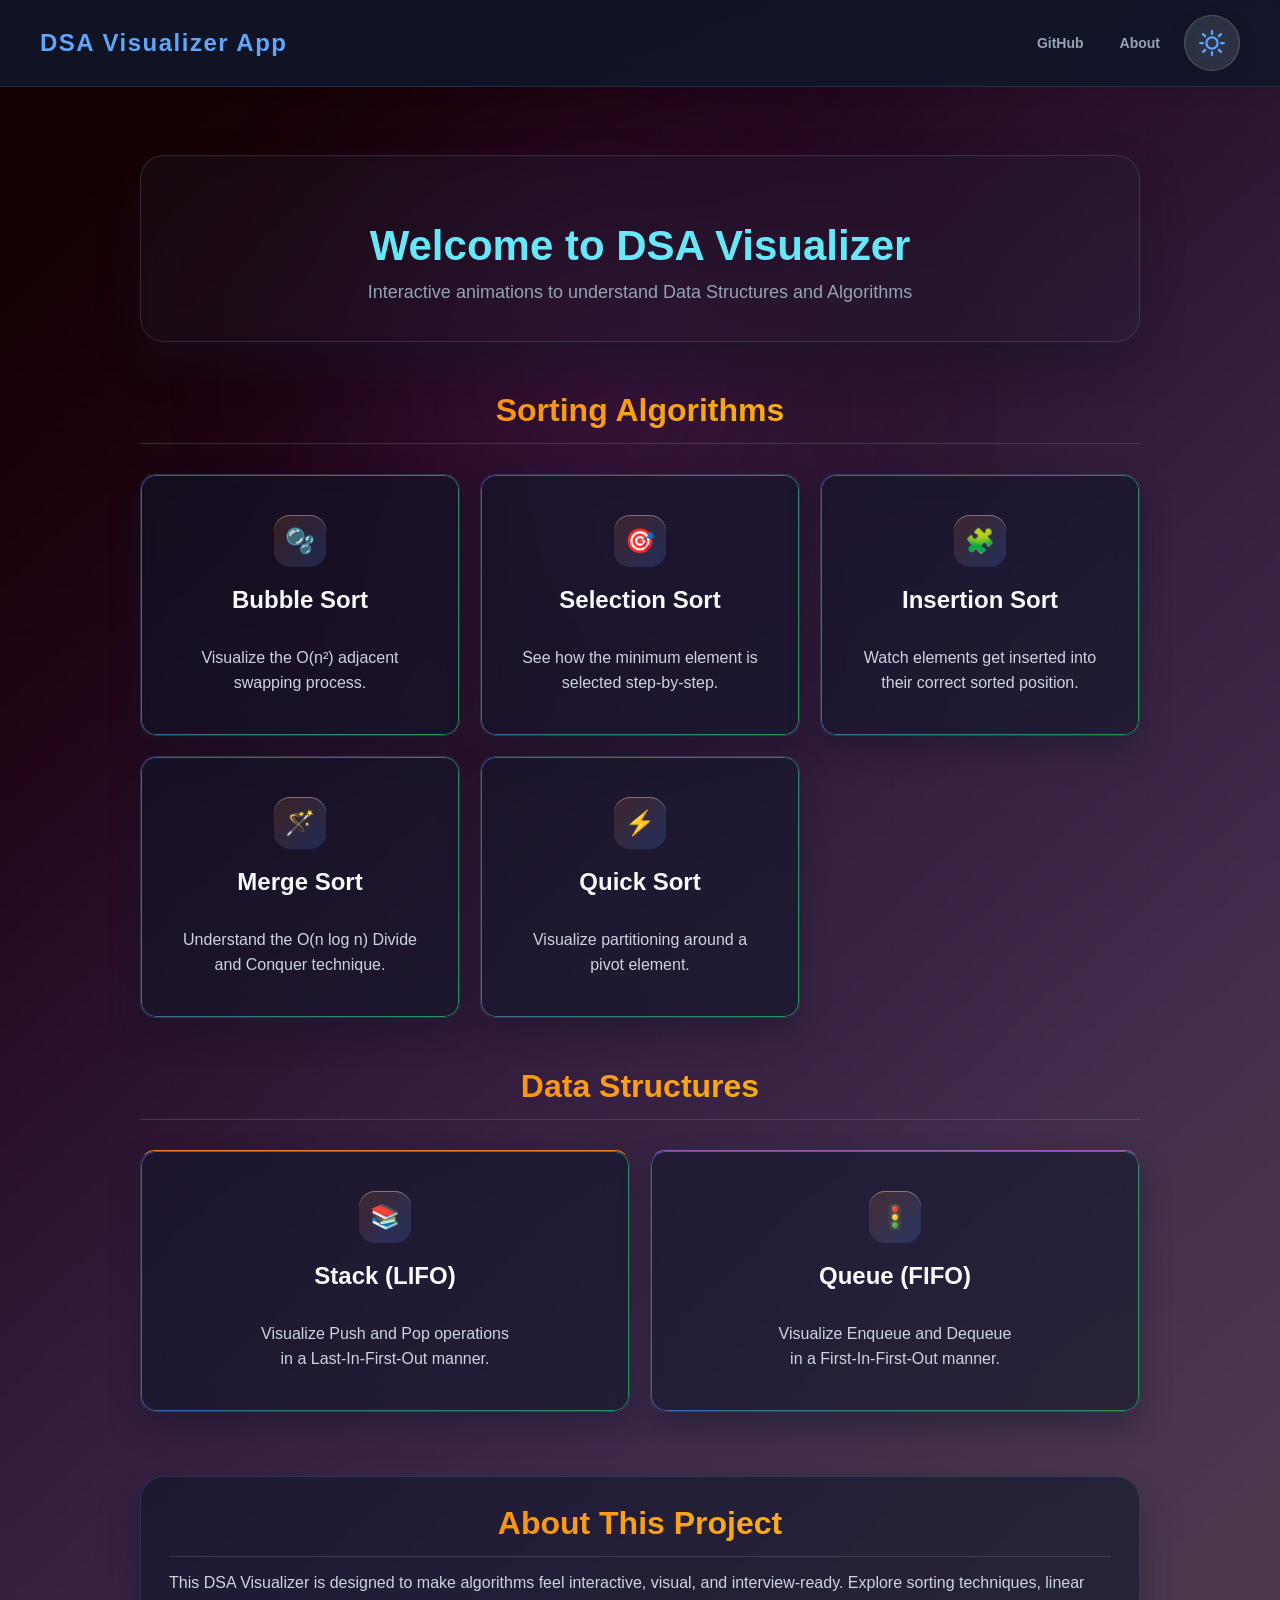
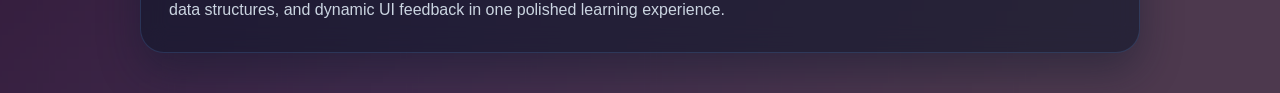
==== index.html @ c37e204c "initial commit" ====
<!DOCTYPE html>
<html lang="en">
<head>
    <meta charset="UTF-8">
    <meta name="viewport" content="width=device-width, initial-scale=1.0">
    <title>DSA Visualizer Master</title>
    
    <link rel="stylesheet" href="global-theme.css">
    <link rel="stylesheet" href="style.css">
    
</head>
<body class="dark-mode">
    <nav class="navbar">
        <a class="nav-brand" href="index.html">DSA Visualizer App</a>
        <div class="nav-actions">
            <a class="nav-link" href="https://github.com/" target="_blank" rel="noreferrer">GitHub</a>
            <a class="nav-link" href="#about">About</a>
            <button class="theme-toggle" id="theme-toggle" type="button">Light Mode</button>
        </div>
    </nav>

    <div class="container">
        <header class="hero">
            <h1>Welcome to DSA Visualizer</h1>
            <p>Interactive animations to understand Data Structures and Algorithms</p>
        </header>

        <h2 class="section-title">Sorting Algorithms</h2>
        <div class="grid">
            <a href="Bubble sort/Bubble_idx.html" class="card">
                <div class="icon-wrapper">
                    <div class="card-icon" aria-hidden="true">🫧</div>
                    <span class="tooltip">Open Bubble Sort Visualizer</span>
                </div>
                <h3>Bubble Sort</h3>
                <p>Visualize the O(n²) adjacent swapping process.</p>
            </a>
            <a href="Selection sort/selection.html" class="card">
                <div class="icon-wrapper">
                    <div class="card-icon" aria-hidden="true">🎯</div>
                    <span class="tooltip">Open Selection Sort Visualizer</span>
                </div>
                <h3>Selection Sort</h3>
                <p>See how the minimum element is selected step-by-step.</p>
            </a>
            <a href="insertion sort/insertion.html" class="card">
                <div class="icon-wrapper">
                    <div class="card-icon" aria-hidden="true">🧩</div>
                    <span class="tooltip">Open Insertion Sort Visualizer</span>
                </div>
                <h3>Insertion Sort</h3>
                <p>Watch elements get inserted into their correct sorted position.</p>
            </a>
            <a href="merge sort/merge.html" class="card">
                <div class="icon-wrapper">
                    <div class="card-icon" aria-hidden="true">🪄</div>
                    <span class="tooltip">Open Merge Sort Visualizer</span>
                </div>
                <h3>Merge Sort</h3>
                <p>Understand the O(n log n) Divide and Conquer technique.</p>
            </a>
            <a href="Quick sort/quick.html" class="card">
                <div class="icon-wrapper">
                    <div class="card-icon" aria-hidden="true">⚡</div>
                    <span class="tooltip">Open Quick Sort Visualizer</span>
                </div>
                <h3>Quick Sort</h3>
                <p>Visualize partitioning around a pivot element.</p>
            </a>
        </div>

        <h2 class="section-title" style="margin-top: 50px;">Data Structures</h2>
        <div class="grid">
            <a href="Stack/stack.html" class="card" style="border-top-color: #e67e22;">
                <div class="icon-wrapper">
                    <div class="card-icon" aria-hidden="true">📚</div>
                    <span class="tooltip">Open Stack Visualizer</span>
                </div>
                <h3>Stack (LIFO)</h3>
                <p>Visualize Push and Pop operations in a Last-In-First-Out manner.</p>
            </a>
            <a href="Queue/queue.html" class="card" style="border-top-color: #9b59b6;">
                <div class="icon-wrapper">
                    <div class="card-icon" aria-hidden="true">🚦</div>
                    <span class="tooltip">Open Queue Visualizer</span>
                </div>
                <h3>Queue (FIFO)</h3>
                <p>Visualize Enqueue and Dequeue in a First-In-First-Out manner.</p>
            </a>
        </div>

        <section class="about-panel" id="about">
            <h2 class="section-title">About This Project</h2>
            <p>
                This DSA Visualizer is designed to make algorithms feel interactive, visual, and interview-ready.
                Explore sorting techniques, linear data structures, and dynamic UI feedback in one polished learning experience.
            </p>
        </section>
    </div>
    <script src="theme.js"></script>
</body>
</html>
---- global-theme.css ----
:root {
    --bg-color: linear-gradient(135deg, #e0e7ff, #f8fafc);
    --bg-image: url("./assets/light.png");
    --text-color: #1f2937;
    --muted-text: #52606d;
    --navbar-bg: rgba(255, 255, 255, 0.7);
    --navbar-shadow: rgba(15, 23, 42, 0.08);
    --navbar-border: rgba(37, 99, 235, 0.12);
    --logo-color: #1d4ed8;
    --hero-title: #0f766e;
    --hero-text: #52606d;
    --section-color: #f97316;
    --section-border: rgba(148, 163, 184, 0.45);
    --card-bg: rgba(255, 255, 255, 0.6);
    --card-text: #52606d;
    --card-heading: #102a43;
    --card-hover-bg: #f8fbff;
    --card-shadow: rgba(15, 23, 42, 0.12);
    --card-border: rgba(255, 255, 255, 0.3);
    --container-accent: rgba(255, 255, 255, 0.4);
    --panel-bg: rgba(255, 255, 255, 0.68);
    --panel-border: rgba(148, 163, 184, 0.35);
    --panel-shadow: rgba(15, 23, 42, 0.16);
    --input-bg: rgba(255, 255, 255, 0.92);
    --input-text: #0f172a;
    --input-border: rgba(148, 163, 184, 0.35);
    --button-bg: linear-gradient(135deg, #3b82f6, #6366f1);
    --button-hover: linear-gradient(135deg, #2563eb, #4f46e5);
    --button-disabled: #94a3b8;
    --axis-color: #475569;
    --bar-color: #2563eb;
    --stack-border: #475569;
    --stack-bg: rgba(255, 255, 255, 0.86);
    --stack-item-bg: #f97316;
    --queue-border: #475569;
    --queue-bg: rgba(255, 255, 255, 0.86);
    --queue-item-bg: #facc15;
    --queue-item-text: #111827;
    --toggle-border: rgba(37, 99, 235, 0.2);
    --toggle-shadow: rgba(37, 99, 235, 0.2);
}

body.dark-mode {
    --bg-color: linear-gradient(135deg, #0f172a, #1e293b);
    --bg-image: url("./assets/dark.png");
    --text-color: #e2e8f0;
    --muted-text: #94a3b8;
    --navbar-bg: rgba(15, 23, 42, 0.84);
    --navbar-shadow: rgba(2, 6, 23, 0.55);
    --navbar-border: rgba(96, 165, 250, 0.18);
    --logo-color: #60a5fa;
    --hero-title: #67e8f9;
    --hero-text: #94a3b8;
    --section-color: #f8fafc;
    --section-border: rgba(148, 163, 184, 0.24);
    --card-bg: rgba(15, 23, 42, 0.56);
    --card-text: #cbd5e1;
    --card-heading: #f8fafc;
    --card-hover-bg: rgba(30, 41, 59, 0.95);
    --card-shadow: rgba(15, 23, 42, 0.42);
    --card-border: rgba(255, 255, 255, 0.12);
    --container-accent: rgba(30, 41, 59, 0.24);
    --panel-bg: rgba(15, 23, 42, 0.6);
    --panel-border: rgba(96, 165, 250, 0.18);
    --panel-shadow: rgba(15, 23, 42, 0.42);
    --input-bg: rgba(15, 23, 42, 0.88);
    --input-text: #f8fafc;
    --input-border: rgba(96, 165, 250, 0.18);
    --button-bg: linear-gradient(135deg, #3b82f6, #6366f1);
    --button-hover: linear-gradient(135deg, #2563eb, #4338ca);
    --button-disabled: #475569;
    --axis-color: rgba(226, 232, 240, 0.92);
    --bar-color: #60a5fa;
    --stack-border: rgba(248, 250, 252, 0.92);
    --stack-bg: rgba(30, 41, 59, 0.9);
    --stack-item-bg: #f97316;
    --queue-border: rgba(248, 250, 252, 0.92);
    --queue-bg: rgba(30, 41, 59, 0.9);
    --queue-item-bg: #facc15;
    --queue-item-text: #111827;
    --toggle-border: rgba(255, 255, 255, 0.18);
    --toggle-shadow: rgba(15, 23, 42, 0.36);
}

html {
    scroll-behavior: smooth;
}

body {
    font-family: Arial, sans-serif;
    background-image: var(--bg-image), var(--bg-color);
    background-repeat: no-repeat, no-repeat;
    background-position: center, center;
    background-size: cover, cover;
    color: var(--text-color);
    min-height: 100vh;
    transition: background 0.3s ease, color 0.3s ease, opacity 0.35s ease;
    opacity: 0;
}

body.page-ready {
    opacity: 1;
}

body.dark-mode::before {
    content: "";
    position: fixed;
    width: 400px;
    height: 400px;
    background: radial-gradient(circle, rgba(168, 85, 247, 0.2), transparent);
    top: 20%;
    left: 30%;
    filter: blur(120px);
    pointer-events: none;
    z-index: -1;
}

.navbar {
    background: var(--navbar-bg);
    padding: 15px 40px;
    box-shadow: 0 4px 20px rgba(0, 0, 0, 0.05);
    border-bottom: 1px solid var(--navbar-border);
    backdrop-filter: blur(10px);
    -webkit-backdrop-filter: blur(10px);
    display: flex;
    align-items: center;
    justify-content: space-between;
    gap: 16px;
    flex-wrap: wrap;
    position: sticky;
    top: 0;
    z-index: 1000;
}

body:not(.dark-mode) .navbar {
    background: rgba(255, 255, 255, 0.9);
    backdrop-filter: blur(10px);
    -webkit-backdrop-filter: blur(10px);
}

.nav-brand,
.logo {
    font-size: 24px;
    font-weight: 700;
    color: var(--logo-color);
    letter-spacing: 1.5px;
    text-decoration: none;
    transition: color 0.3s ease, transform 0.3s ease;
}

.nav-brand:hover,
.logo:hover {
    color: #2563eb;
    transform: translateY(-1px);
}

.nav-actions {
    display: flex;
    align-items: center;
    gap: 12px;
}

.nav-link {
    color: var(--muted-text);
    text-decoration: none;
    font-weight: 600;
    font-size: 14px;
    padding: 8px 12px;
    border-radius: 999px;
    transition: color 0.25s ease, background-color 0.25s ease, transform 0.25s ease;
}

.nav-link:hover {
    color: var(--text-color);
    background: rgba(255, 255, 255, 0.12);
    transform: translateY(-1px);
}

.controls {
    display: flex;
    flex-wrap: wrap;
    align-items: center;
    justify-content: center;
    gap: 10px;
}

.action-row {
    width: 100%;
    display: flex;
    justify-content: center;
    gap: 10px;
    flex-wrap: wrap;
}

.slider-container {
    display: flex;
    align-items: center;
    gap: 8px;
    padding: 8px 12px;
    border-radius: 14px;
    background: rgba(255, 255, 255, 0.08);
    border: 1px solid var(--panel-border);
}

.slider-container label {
    font-weight: 700;
    font-size: 13px;
}

.status-line {
    margin: 14px 0 10px;
    color: var(--muted-text);
    font-weight: 600;
    font-size: 13px;
}

.meta-grid {
    display: grid;
    grid-template-columns: repeat(2, minmax(220px, 1fr));
    gap: 10px;
    margin-top: 12px;
    max-width: 560px;
    margin-left: auto;
    margin-right: auto;
}

.meta-card {
    padding: 10px 12px;
    border-radius: 14px;
    background: rgba(255, 255, 255, 0.08);
    border: 1px solid var(--panel-border);
    color: var(--muted-text);
    line-height: 1.5;
    font-size: 13px;
}

#theme-toggle,
.toggle-btn {
    background: rgba(255, 255, 255, 0.12);
    color: var(--logo-color);
    width: 56px;
    height: 56px;
    padding: 0;
    border-radius: 999px;
    border: 1px solid var(--toggle-border);
    cursor: pointer;
    box-shadow: 0 0 0 rgba(59, 130, 246, 0), 0 8px 24px rgba(15, 23, 42, 0.08);
    transition: transform 0.35s ease, box-shadow 0.35s ease, background-color 0.35s ease, color 0.35s ease;
    display: inline-flex;
    align-items: center;
    justify-content: center;
    backdrop-filter: blur(10px);
    -webkit-backdrop-filter: blur(10px);
}

#theme-toggle:hover,
.toggle-btn:hover {
    transform: rotate(18deg) scale(1.06);
    box-shadow: 0 0 22px rgba(59, 130, 246, 0.22), 0 10px 26px rgba(37, 99, 235, 0.18);
    background: rgba(255, 255, 255, 0.18);
}

#theme-toggle svg,
.toggle-btn svg {
    width: 30px;
    height: 30px;
    display: block;
    transition: transform 0.35s ease, filter 0.35s ease;
    filter: drop-shadow(0 0 8px rgba(59, 130, 246, 0.16));
}

#theme-toggle:hover svg,
.toggle-btn:hover svg {
    transform: rotate(-18deg) scale(1.08);
    filter: drop-shadow(0 0 12px rgba(59, 130, 246, 0.26));
}

#theme-toggle:focus-visible,
.toggle-btn:focus-visible,
.card:focus-visible {
    outline: 3px solid rgba(59, 130, 246, 0.32);
    outline-offset: 3px;
}

@media (max-width: 640px) {
    .navbar {
        justify-content: center;
        text-align: center;
        padding: 14px 18px;
    }

    .nav-actions {
        width: 100%;
        justify-content: center;
        flex-wrap: wrap;
    }

    .slider-container {
        width: 100%;
        justify-content: center;
        flex-wrap: wrap;
    }

    .meta-grid {
        grid-template-columns: 1fr;
        max-width: 100%;
    }
}
---- style.css ----
body {
    margin: 0;
    padding: 0;
}

/* Main Container */
.container {
    max-width: 1000px;
    margin: 0 auto;
    padding: 40px 20px;
    position: relative;
}

.hero {
    text-align: center;
    margin-top: 28px;
    margin-bottom: 50px;
    padding: 38px 28px;
    background: var(--container-accent);
    border: 1px solid var(--card-border);
    border-radius: 24px;
    box-shadow: 0 20px 40px var(--card-shadow);
    backdrop-filter: blur(12px);
    -webkit-backdrop-filter: blur(12px);
    animation: fadeUp 0.7s ease both;
}

.hero h1 {
    font-size: 42px;
    color: var(--hero-title);
    margin-bottom: 12px;
}

.hero p {
    font-size: 18px;
    color: var(--hero-text);
    max-width: 720px;
    margin: 0 auto;
}

.section-title {
    text-align: center;
    margin-bottom: 30px;
    background: linear-gradient(90deg, #f97316, #facc15);
    -webkit-background-clip: text;
    background-clip: text;
    color: transparent;
    border-bottom: 1px solid var(--section-border);
    padding-bottom: 14px;
    font-size: 2rem;
    font-weight: 700;
}

/* Grid for Cards */
.grid {
    display: grid;
    grid-template-columns: repeat(auto-fit, minmax(250px, 1fr));
    gap: 20px;
}

/* Individual Cards */
.card {
    background: var(--card-bg);
    backdrop-filter: blur(12px);
    -webkit-backdrop-filter: blur(12px);
    padding: 25px;
    border-radius: 15px;
    text-decoration: none;
    color: var(--text-color);
    text-align: center;
    border-top: 5px solid #3498db;
    border: 1px solid var(--card-border);
    min-height: 210px;
    display: flex;
    flex-direction: column;
    justify-content: center;
    align-items: center;
    box-shadow: 0 16px 30px var(--card-shadow);
    transition: all 0.3s ease;
    overflow: hidden;
    animation: fadeUp 0.7s ease both;
    position: relative;
}

.card:hover {
    transform: translateY(-10px) scale(1.02);
    box-shadow:
        0 20px 40px rgba(0, 0, 0, 0.4),
        0 0 20px rgba(59, 130, 246, 0.4);
    background-color: var(--card-hover-bg);
    border-color: rgba(96, 165, 250, 0.38);
}

body:not(.dark-mode) .card {
    background: #ffffff;
    box-shadow: 0 14px 34px rgba(15, 23, 42, 0.18);
}

body:not(.dark-mode) .card:hover {
    transform: translateY(-12px) scale(1.03);
    box-shadow:
        0 26px 50px rgba(15, 23, 42, 0.28),
        0 0 26px rgba(59, 130, 246, 0.22);
}

.card::before {
    content: "";
    position: absolute;
    inset: 0;
    border-radius: 15px;
    padding: 1px;
    background: linear-gradient(120deg, #6366f1, #22c55e);
    -webkit-mask: linear-gradient(#000 0 0) content-box, linear-gradient(#000 0 0);
    -webkit-mask-composite: xor;
    mask-composite: exclude;
    opacity: 0.75;
    pointer-events: none;
}

.card h3 {
    margin-top: 0;
    margin-bottom: 14px;
    color: var(--card-heading);
    font-size: 24px;
    line-height: 1.25;
    font-weight: 700;
    transition: 0.3s;
}

.card p {
    color: var(--card-text);
    font-size: 16px;
    line-height: 1.6;
    margin-bottom: 0;
    max-width: 28ch;
}

.card:hover h3 {
    color: #3b82f6;
}

.icon-wrapper {
    position: relative;
    display: inline-block;
}

.card-icon {
    display: inline-flex;
    align-items: center;
    justify-content: center;
    width: 52px;
    height: 52px;
    margin-bottom: 18px;
    border-radius: 16px;
    background: linear-gradient(135deg, rgba(249, 115, 22, 0.16), rgba(59, 130, 246, 0.22));
    box-shadow: inset 0 1px 0 rgba(255, 255, 255, 0.35);
    font-size: 24px;
    transition: transform 0.35s ease;
}

.card:hover .card-icon {
    transform: rotate(8deg) scale(1.08);
}

.tooltip {
    position: absolute;
    bottom: 120%;
    left: 50%;
    transform: translateX(-50%) scale(0.8);
    background: rgba(15, 23, 42, 0.9);
    color: #ffffff;
    padding: 6px 10px;
    border-radius: 6px;
    font-size: 12px;
    white-space: nowrap;
    opacity: 0;
    pointer-events: none;
    transition: all 0.3s ease;
    z-index: 2;
}

.tooltip::after {
    content: "";
    position: absolute;
    top: 100%;
    left: 50%;
    transform: translateX(-50%);
    border-width: 5px;
    border-style: solid;
    border-color: rgba(15, 23, 42, 0.9) transparent transparent transparent;
}

.icon-wrapper:hover .tooltip {
    opacity: 1;
    transform: translateX(-50%) scale(1);
}

.about-panel {
    margin-top: 64px;
    padding: 28px;
    border-radius: 24px;
    background: var(--panel-bg);
    border: 1px solid var(--panel-border);
    box-shadow: 0 18px 40px var(--panel-shadow);
    backdrop-filter: blur(12px);
    -webkit-backdrop-filter: blur(12px);
    animation: fadeUp 0.7s ease both;
}

.about-panel h2 {
    margin-top: 0;
    margin-bottom: 12px;
}

.about-panel p {
    margin: 0;
    color: var(--card-text);
    line-height: 1.7;
}

@keyframes fadeUp {
    from {
        opacity: 0;
        transform: translateY(18px);
    }
    to {
        opacity: 1;
        transform: translateY(0);
    }
}

@media (max-width: 640px) {
    .container {
        padding: 30px 16px;
    }

    .hero h1 {
        font-size: 30px;
    }

    .section-title {
        font-size: 34px;
    }

    .card {
        min-height: 180px;
    }
}
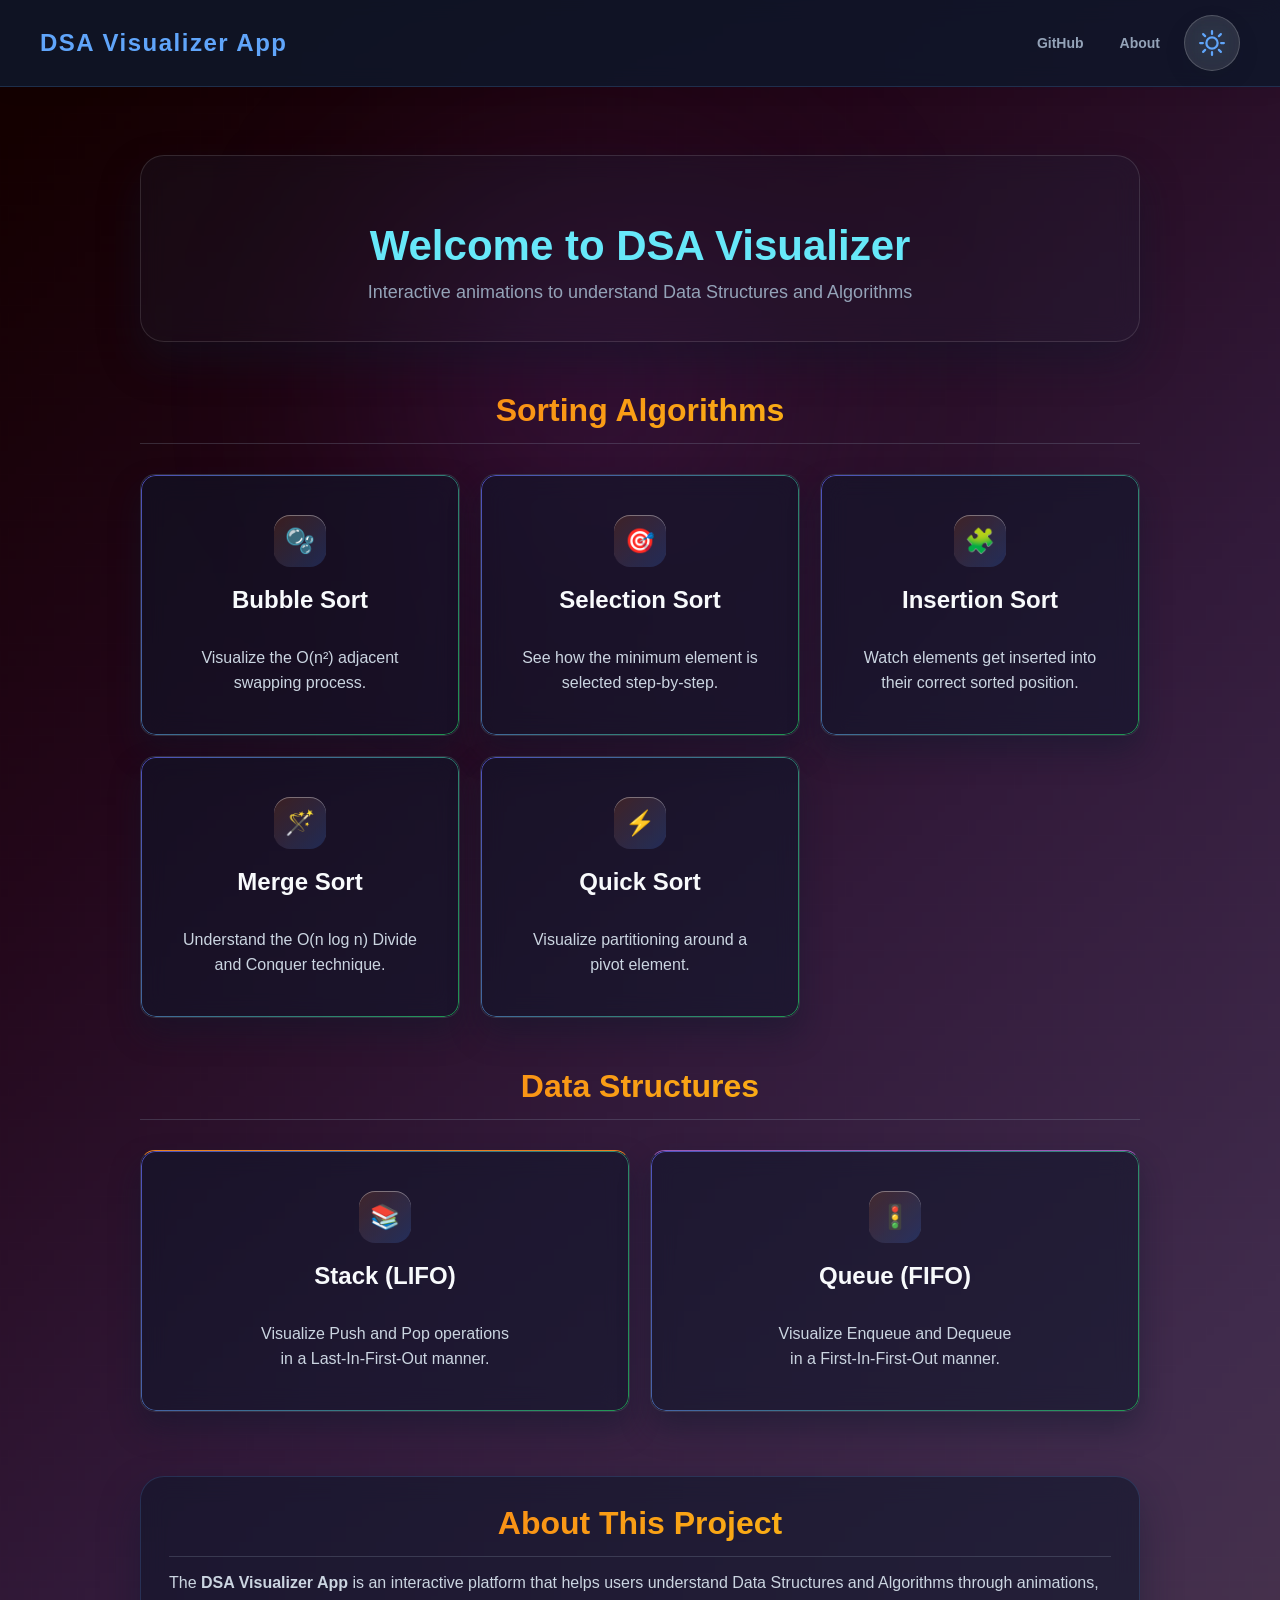
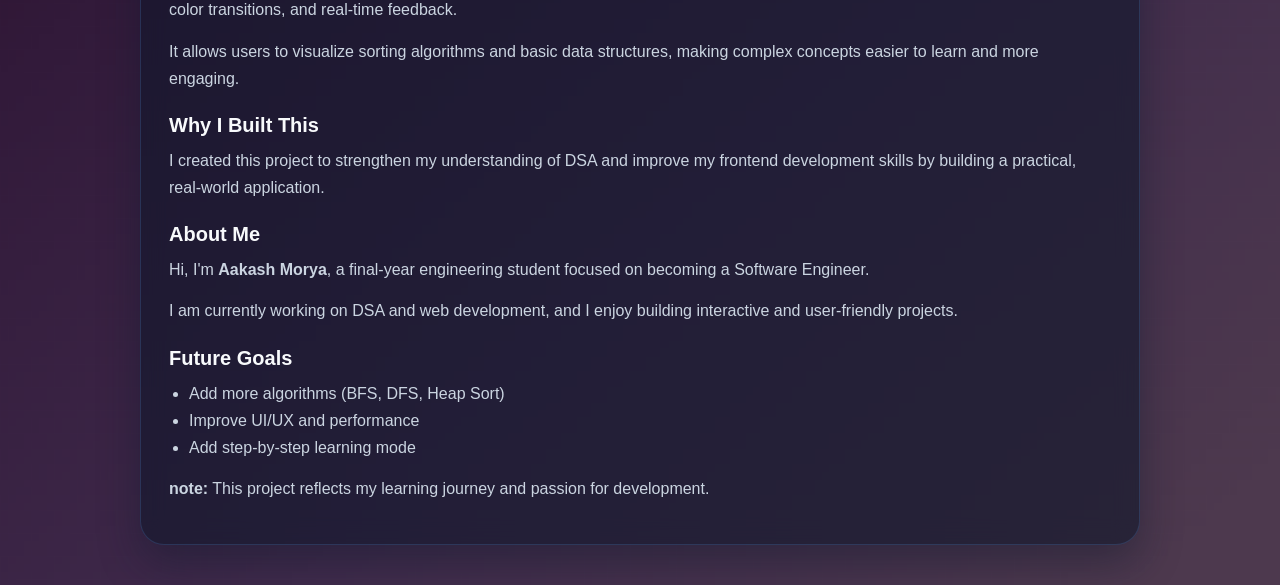
==== commit 7f49636b: "update about section and github link" ====
--- a/index.html
+++ b/index.html
@@ -13,7 +13,7 @@
     <nav class="navbar">
         <a class="nav-brand" href="index.html">DSA Visualizer App</a>
         <div class="nav-actions">
-            <a class="nav-link" href="https://github.com/" target="_blank" rel="noreferrer">GitHub</a>
+            <a class="nav-link" href="https://github.com/optimisticaakash/DSA-VISUALIZER-APP" target="_blank" rel="noreferrer">GitHub</a>
             <a class="nav-link" href="#about">About</a>
             <button class="theme-toggle" id="theme-toggle" type="button">Light Mode</button>
         </div>
@@ -92,8 +92,34 @@
         <section class="about-panel" id="about">
             <h2 class="section-title">About This Project</h2>
             <p>
-                This DSA Visualizer is designed to make algorithms feel interactive, visual, and interview-ready.
-                Explore sorting techniques, linear data structures, and dynamic UI feedback in one polished learning experience.
+                The <strong>DSA Visualizer App</strong> is an interactive platform that helps users understand Data Structures and Algorithms through animations, color transitions, and real-time feedback.
+            </p>
+            <p>
+                It allows users to visualize sorting algorithms and basic data structures, making complex concepts easier to learn and more engaging.
+            </p>
+
+            <h3>Why I Built This</h3>
+            <p>
+                I created this project to strengthen my understanding of DSA and improve my frontend development skills by building a practical, real-world application.
+            </p>
+
+            <h3>About Me</h3>
+            <p>
+                Hi, I'm <strong>Aakash Morya</strong>, a final-year engineering student focused on becoming a Software Engineer.
+            </p>
+            <p>
+                I am currently working on DSA and web development, and I enjoy building interactive and user-friendly projects.
+            </p>
+
+            <h3>Future Goals</h3>
+            <ul>
+                <li>Add more algorithms (BFS, DFS, Heap Sort)</li>
+                <li>Improve UI/UX and performance</li>
+                <li>Add step-by-step learning mode</li>
+            </ul>
+
+            <p>
+                <strong>note:</strong> This project reflects my learning journey and passion for development.
             </p>
         </section>
     </div>
--- a/style.css
+++ b/style.css
@@ -213,7 +213,20 @@
 }
 
 .about-panel p {
-    margin: 0;
+    margin: 0 0 14px;
+    color: var(--card-text);
+    line-height: 1.7;
+}
+
+.about-panel h3 {
+    margin: 22px 0 10px;
+    color: var(--card-heading);
+    font-size: 20px;
+}
+
+.about-panel ul {
+    margin: 0 0 14px 20px;
+    padding: 0;
     color: var(--card-text);
     line-height: 1.7;
 }
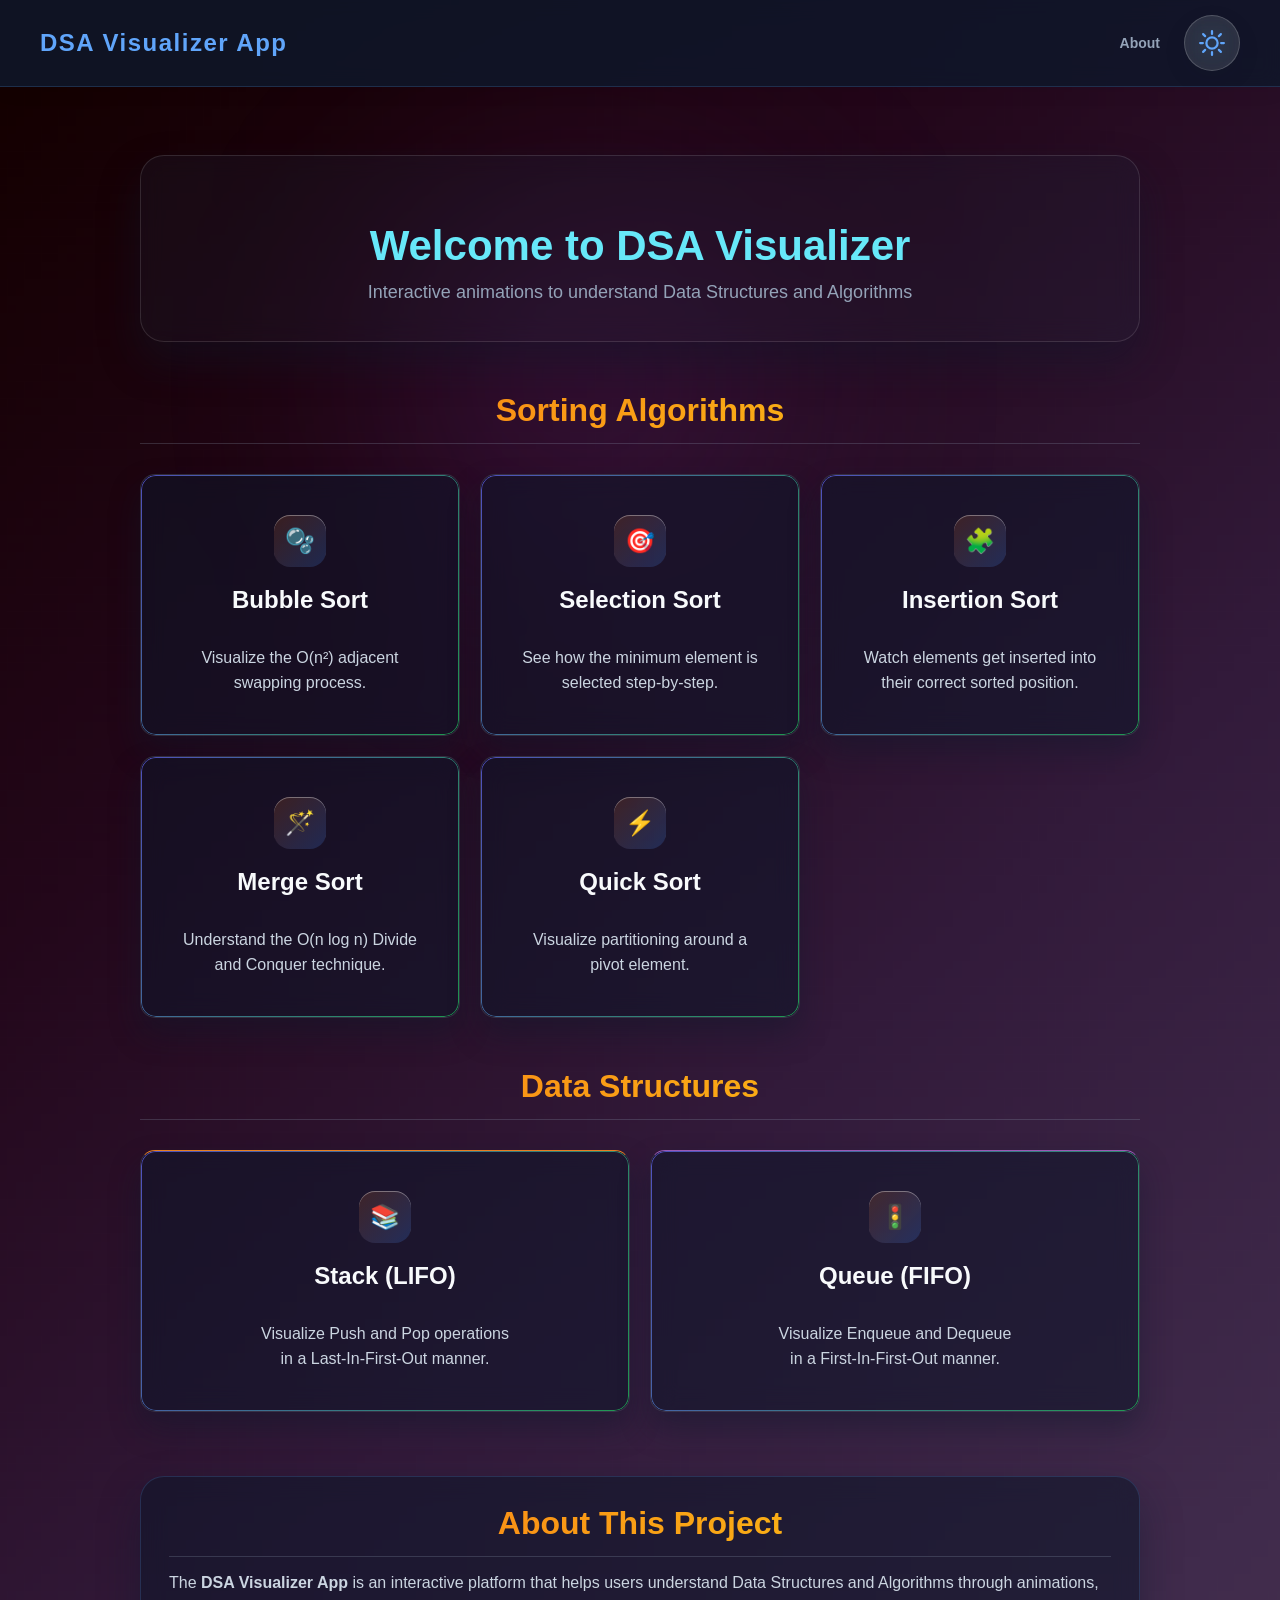
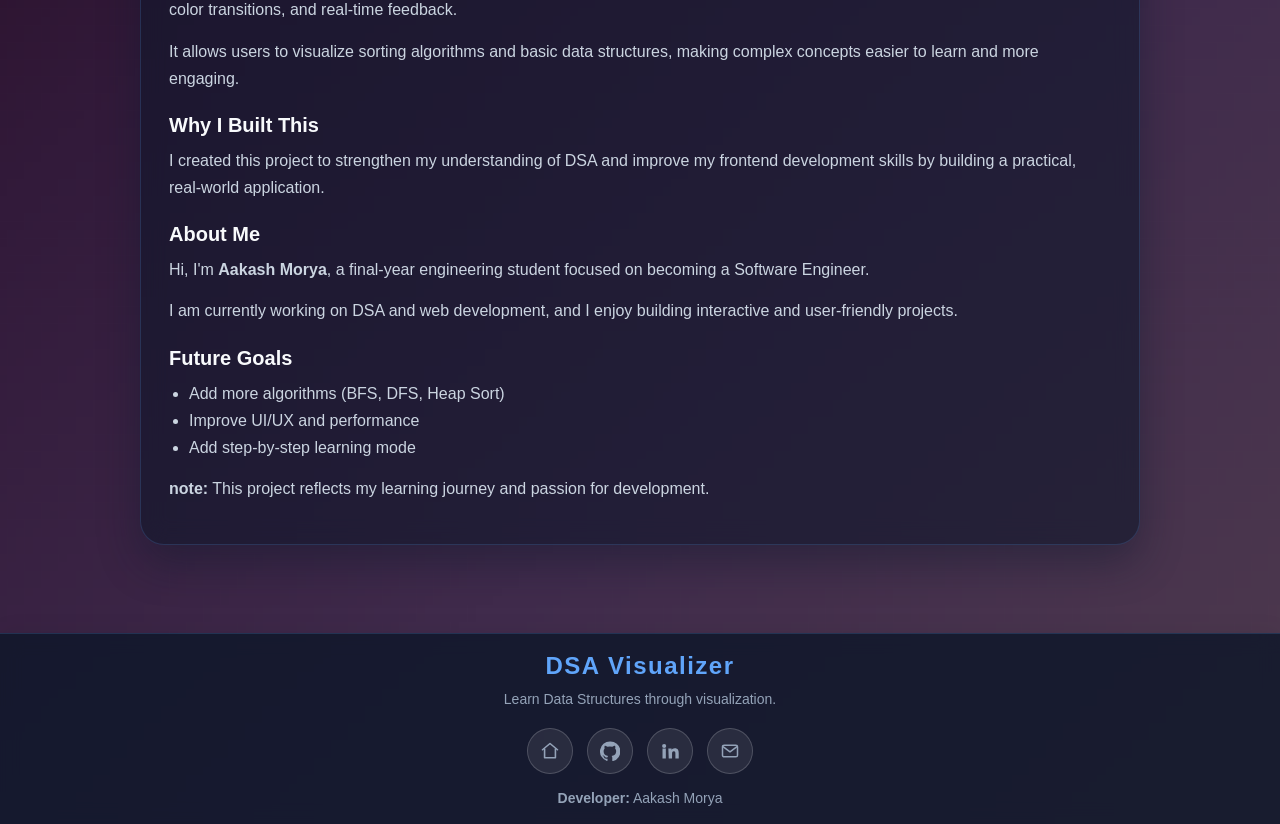
==== commit 6c91150d: "update footer" ====
--- a/index.html
+++ b/index.html
@@ -13,7 +13,6 @@
     <nav class="navbar">
         <a class="nav-brand" href="index.html">DSA Visualizer App</a>
         <div class="nav-actions">
-            <a class="nav-link" href="https://github.com/optimisticaakash/DSA-VISUALIZER-APP" target="_blank" rel="noreferrer">GitHub</a>
             <a class="nav-link" href="#about">About</a>
             <button class="theme-toggle" id="theme-toggle" type="button">Light Mode</button>
         </div>
@@ -25,7 +24,7 @@
             <p>Interactive animations to understand Data Structures and Algorithms</p>
         </header>
 
-        <h2 class="section-title">Sorting Algorithms</h2>
+        <h2 class="section-title" id="visualizers">Sorting Algorithms</h2>
         <div class="grid">
             <a href="Bubble sort/Bubble_idx.html" class="card">
                 <div class="icon-wrapper">
@@ -123,6 +122,44 @@
             </p>
         </section>
     </div>
+
+    <footer class="footer">
+        <div class="footer-simple">
+            <div class="footer-row footer-row-brand">
+                <a class="footer-brand" href="index.html">DSA Visualizer</a>
+                <p class="footer-text">Learn Data Structures through visualization.</p>
+            </div>
+
+            <div class="footer-row footer-row-icons">
+                <a class="footer-icon-link" href="index.html" aria-label="Home" title="Home">
+                    <svg viewBox="0 0 24 24" aria-hidden="true" fill="none" stroke="currentColor" stroke-width="1.9" stroke-linecap="round" stroke-linejoin="round">
+                        <path d="M3 10.5 12 3l9 7.5"></path>
+                        <path d="M5.5 9.5V20h13V9.5"></path>
+                    </svg>
+                </a>
+                <a class="footer-icon-link" href="https://github.com/optimisticaakash/DSA-VISUALIZER-APP" target="_blank" rel="noreferrer" aria-label="GitHub" title="GitHub">
+                    <svg viewBox="0 0 24 24" aria-hidden="true" fill="currentColor">
+                        <path d="M12 .5a12 12 0 0 0-3.79 23.39c.6.11.82-.26.82-.58v-2.03c-3.34.73-4.04-1.42-4.04-1.42-.55-1.38-1.33-1.75-1.33-1.75-1.08-.74.08-.72.08-.72 1.2.08 1.83 1.22 1.83 1.22 1.06 1.83 2.79 1.3 3.47 1 .11-.78.42-1.31.76-1.61-2.66-.3-5.46-1.33-5.46-5.9 0-1.3.46-2.36 1.22-3.2-.12-.3-.53-1.52.12-3.16 0 0 .99-.32 3.24 1.22a11.2 11.2 0 0 1 5.9 0c2.24-1.54 3.23-1.22 3.23-1.22.66 1.64.25 2.86.12 3.16.76.84 1.22 1.9 1.22 3.2 0 4.58-2.8 5.6-5.47 5.9.43.37.81 1.1.81 2.22v3.29c0 .32.21.7.82.58A12 12 0 0 0 12 .5Z"></path>
+                    </svg>
+                </a>
+                <a class="footer-icon-link" href="https://www.linkedin.com/in/aakash-morya-24767926a/" aria-label="LinkedIn" title="LinkedIn">
+                    <svg viewBox="0 0 24 24" aria-hidden="true" fill="currentColor">
+                        <path d="M4.98 3.5A2.48 2.48 0 1 0 5 8.46 2.48 2.48 0 0 0 4.98 3.5ZM3 9h4v12H3Zm7 0h3.83v1.64h.05c.53-1 1.84-2.05 3.79-2.05 4.05 0 4.8 2.66 4.8 6.11V21h-4v-5.56c0-1.33-.03-3.04-1.85-3.04-1.86 0-2.15 1.45-2.15 2.95V21h-4Z"></path>
+                    </svg>
+                </a>
+                <a class="footer-icon-link" href="mailto:aakashmoryavipno1@gmail.com" aria-label="Email" title="Email">
+                    <svg viewBox="0 0 24 24" aria-hidden="true" fill="none" stroke="currentColor" stroke-width="1.8" stroke-linecap="round" stroke-linejoin="round">
+                        <rect x="3" y="5" width="18" height="14" rx="2"></rect>
+                        <path d="m4 7 8 6 8-6"></path>
+                    </svg>
+                </a>
+            </div>
+
+            <div class="footer-row footer-row-developer">
+                <p><strong>Developer:</strong> Aakash Morya</p>
+            </div>
+        </div>
+    </footer>
     <script src="theme.js"></script>
 </body>
 </html>
--- a/global-theme.css
+++ b/global-theme.css
@@ -132,14 +132,89 @@
     z-index: 1000;
 }
 
+.footer {
+    background: var(--navbar-bg);
+    padding: 18px 40px;
+    box-shadow: 0 -4px 20px rgba(0, 0, 0, 0.05);
+    border-top: 1px solid var(--navbar-border);
+    backdrop-filter: blur(10px);
+    -webkit-backdrop-filter: blur(10px);
+    display: flex;
+    align-items: center;
+    justify-content: space-between;
+    gap: 16px;
+    flex-wrap: wrap;
+    margin-top: 48px;
+}
+
+.footer-simple {
+    width: 100%;
+    display: flex;
+    flex-direction: column;
+    align-items: center;
+    gap: 16px;
+}
+
+.footer-row {
+    display: flex;
+    align-items: center;
+    justify-content: center;
+    width: 100%;
+}
+
+.footer-row-brand {
+    flex-direction: column;
+    gap: 8px;
+    text-align: center;
+}
+
+.footer-text {
+    margin: 0;
+    color: var(--muted-text);
+    line-height: 1.7;
+    font-size: 14px;
+}
+
+.footer-row-icons {
+    gap: 14px;
+    flex-wrap: wrap;
+}
+
+.footer-row-developer p {
+    margin: 0;
+    color: var(--muted-text);
+    font-size: 14px;
+}
+
+.footer-icon-link {
+    display: flex;
+    align-items: center;
+    justify-content: center;
+    width: 44px;
+    height: 44px;
+    color: var(--muted-text);
+    text-decoration: none;
+    border-radius: 999px;
+    border: 1px solid var(--toggle-border);
+    background: rgba(255, 255, 255, 0.08);
+    transition: color 0.25s ease, background-color 0.25s ease, transform 0.25s ease, box-shadow 0.25s ease;
+}
+
 body:not(.dark-mode) .navbar {
     background: rgba(255, 255, 255, 0.9);
     backdrop-filter: blur(10px);
     -webkit-backdrop-filter: blur(10px);
 }
 
+body:not(.dark-mode) .footer {
+    background: rgba(255, 255, 255, 0.9);
+    backdrop-filter: blur(10px);
+    -webkit-backdrop-filter: blur(10px);
+}
+
 .nav-brand,
-.logo {
+.logo,
+.footer-brand {
     font-size: 24px;
     font-weight: 700;
     color: var(--logo-color);
@@ -149,7 +224,8 @@
 }
 
 .nav-brand:hover,
-.logo:hover {
+.logo:hover,
+.footer-brand:hover {
     color: #2563eb;
     transform: translateY(-1px);
 }
@@ -170,10 +246,22 @@
     transition: color 0.25s ease, background-color 0.25s ease, transform 0.25s ease;
 }
 
+.footer-icon-link svg {
+    width: 20px;
+    height: 20px;
+}
+
 .nav-link:hover {
     color: var(--text-color);
     background: rgba(255, 255, 255, 0.12);
     transform: translateY(-1px);
+}
+
+.footer-icon-link:hover {
+    color: var(--text-color);
+    background: rgba(255, 255, 255, 0.12);
+    transform: translateY(-1px);
+    box-shadow: 0 8px 20px rgba(37, 99, 235, 0.16);
 }
 
 .controls {
@@ -283,7 +371,8 @@
 }
 
 @media (max-width: 640px) {
-    .navbar {
+    .navbar,
+    .footer {
         justify-content: center;
         text-align: center;
         padding: 14px 18px;
@@ -295,6 +384,10 @@
         flex-wrap: wrap;
     }
 
+    .footer-row-icons {
+        justify-content: center;
+    }
+
     .slider-container {
         width: 100%;
         justify-content: center;
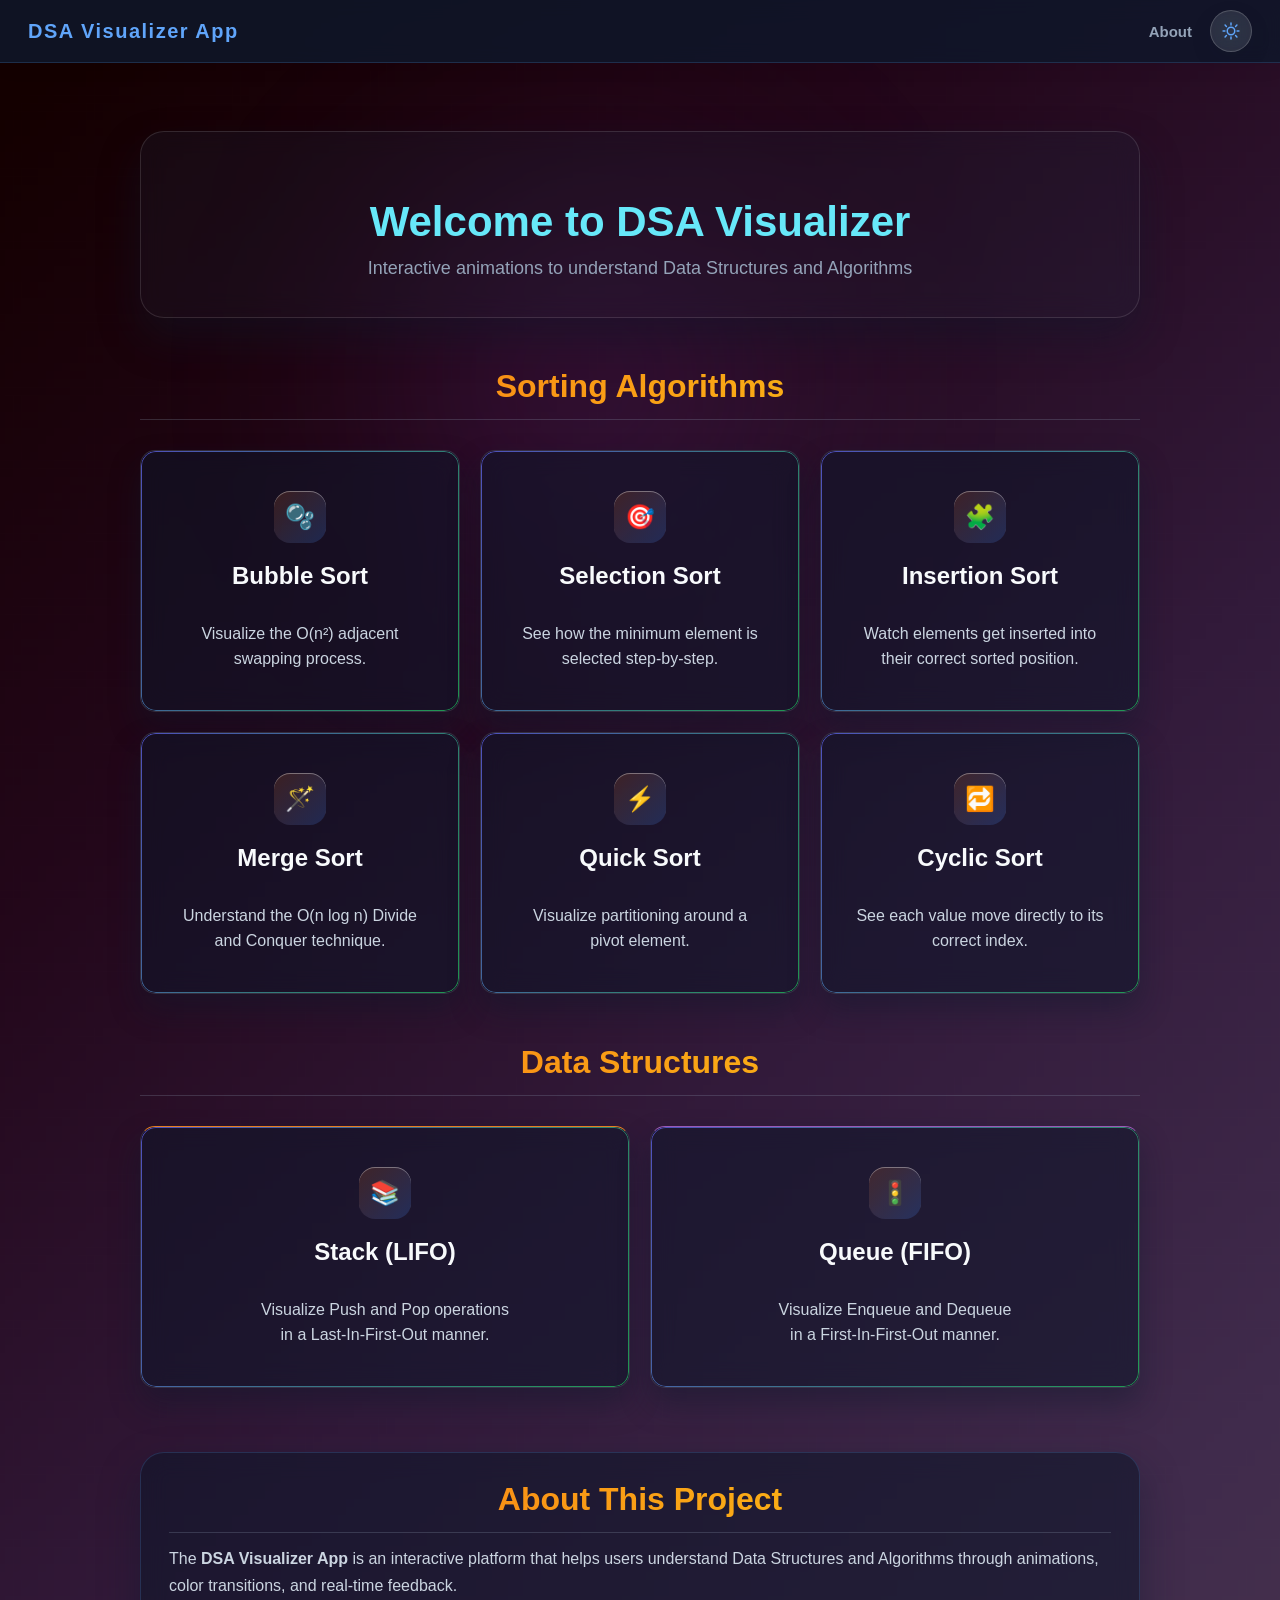
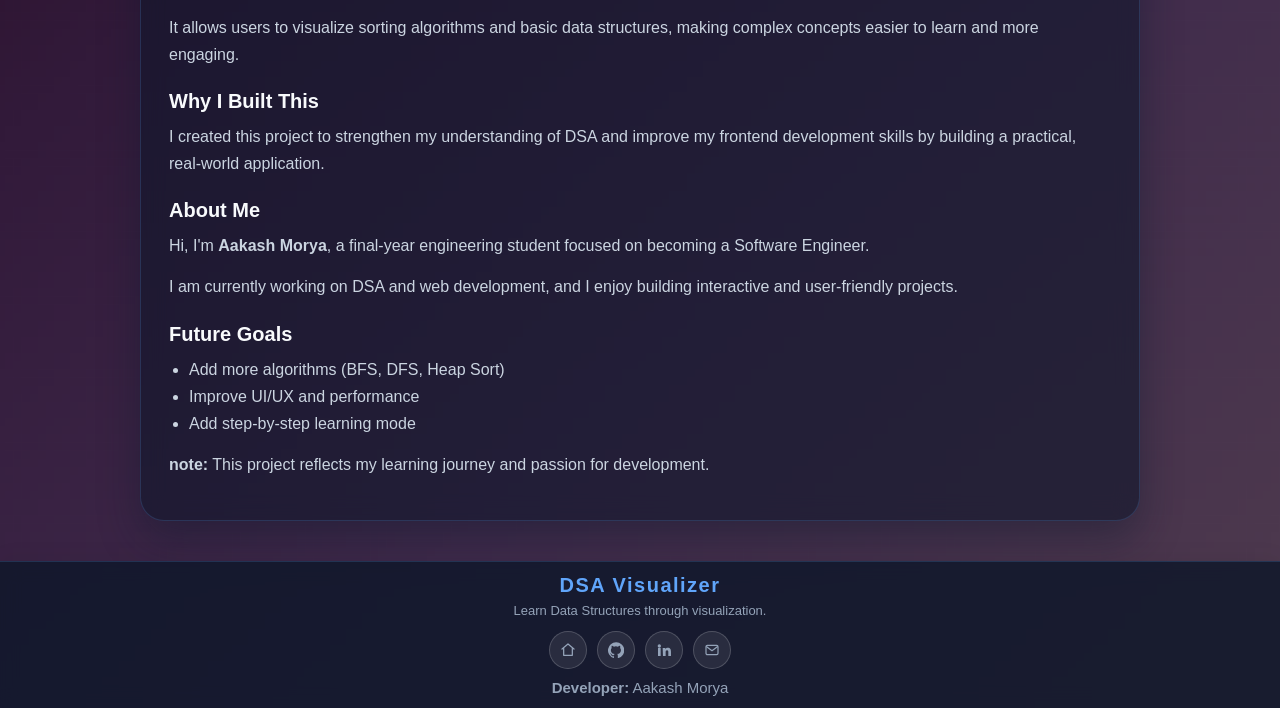
==== commit d19b60f8: "cyclic sort added" ====
--- a/index.html
+++ b/index.html
@@ -65,6 +65,14 @@
                 </div>
                 <h3>Quick Sort</h3>
                 <p>Visualize partitioning around a pivot element.</p>
+            </a>
+            <a href="Cyclic sort/cyclic.html" class="card">
+                <div class="icon-wrapper">
+                    <div class="card-icon" aria-hidden="true">🔁</div>
+                    <span class="tooltip">Open Cyclic Sort Visualizer</span>
+                </div>
+                <h3>Cyclic Sort</h3>
+                <p>See each value move directly to its correct index.</p>
             </a>
         </div>
 
--- a/global-theme.css
+++ b/global-theme.css
@@ -94,6 +94,8 @@
     background-size: cover, cover;
     color: var(--text-color);
     min-height: 100vh;
+    display: flex;
+    flex-direction: column;
     transition: background 0.3s ease, color 0.3s ease, opacity 0.35s ease;
     opacity: 0;
 }
@@ -117,7 +119,7 @@
 
 .navbar {
     background: var(--navbar-bg);
-    padding: 15px 40px;
+    padding: 10px 28px;
     box-shadow: 0 4px 20px rgba(0, 0, 0, 0.05);
     border-bottom: 1px solid var(--navbar-border);
     backdrop-filter: blur(10px);
@@ -134,7 +136,7 @@
 
 .footer {
     background: var(--navbar-bg);
-    padding: 18px 40px;
+    padding: 12px 28px;
     box-shadow: 0 -4px 20px rgba(0, 0, 0, 0.05);
     border-top: 1px solid var(--navbar-border);
     backdrop-filter: blur(10px);
@@ -142,9 +144,9 @@
     display: flex;
     align-items: center;
     justify-content: space-between;
-    gap: 16px;
+    gap: 10px;
     flex-wrap: wrap;
-    margin-top: 48px;
+    margin-top: auto;
 }
 
 .footer-simple {
@@ -152,7 +154,7 @@
     display: flex;
     flex-direction: column;
     align-items: center;
-    gap: 16px;
+    gap: 10px;
 }
 
 .footer-row {
@@ -164,34 +166,34 @@
 
 .footer-row-brand {
     flex-direction: column;
-    gap: 8px;
+    gap: 4px;
     text-align: center;
 }
 
 .footer-text {
     margin: 0;
     color: var(--muted-text);
-    line-height: 1.7;
-    font-size: 14px;
+    line-height: 1.5;
+    font-size: 13px;
 }
 
 .footer-row-icons {
-    gap: 14px;
+    gap: 10px;
     flex-wrap: wrap;
 }
 
 .footer-row-developer p {
     margin: 0;
     color: var(--muted-text);
-    font-size: 14px;
+    font-size: 15px;
 }
 
 .footer-icon-link {
     display: flex;
     align-items: center;
     justify-content: center;
-    width: 44px;
-    height: 44px;
+    width: 36px;
+    height: 36px;
     color: var(--muted-text);
     text-decoration: none;
     border-radius: 999px;
@@ -215,7 +217,7 @@
 .nav-brand,
 .logo,
 .footer-brand {
-    font-size: 24px;
+    font-size: 20px;
     font-weight: 700;
     color: var(--logo-color);
     letter-spacing: 1.5px;
@@ -233,22 +235,22 @@
 .nav-actions {
     display: flex;
     align-items: center;
-    gap: 12px;
+    gap: 8px;
 }
 
 .nav-link {
     color: var(--muted-text);
     text-decoration: none;
     font-weight: 600;
-    font-size: 14px;
-    padding: 8px 12px;
+    font-size: 15px;
+    padding: 6px 10px;
     border-radius: 999px;
     transition: color 0.25s ease, background-color 0.25s ease, transform 0.25s ease;
 }
 
 .footer-icon-link svg {
-    width: 20px;
-    height: 20px;
+    width: 16px;
+    height: 16px;
 }
 
 .nav-link:hover {
@@ -326,8 +328,8 @@
 .toggle-btn {
     background: rgba(255, 255, 255, 0.12);
     color: var(--logo-color);
-    width: 56px;
-    height: 56px;
+    width: 42px;
+    height: 42px;
     padding: 0;
     border-radius: 999px;
     border: 1px solid var(--toggle-border);
@@ -350,8 +352,8 @@
 
 #theme-toggle svg,
 .toggle-btn svg {
-    width: 30px;
-    height: 30px;
+    width: 20px;
+    height: 20px;
     display: block;
     transition: transform 0.35s ease, filter 0.35s ease;
     filter: drop-shadow(0 0 8px rgba(59, 130, 246, 0.16));
@@ -375,7 +377,7 @@
     .footer {
         justify-content: center;
         text-align: center;
-        padding: 14px 18px;
+        padding: 10px 16px;
     }
 
     .nav-actions {
